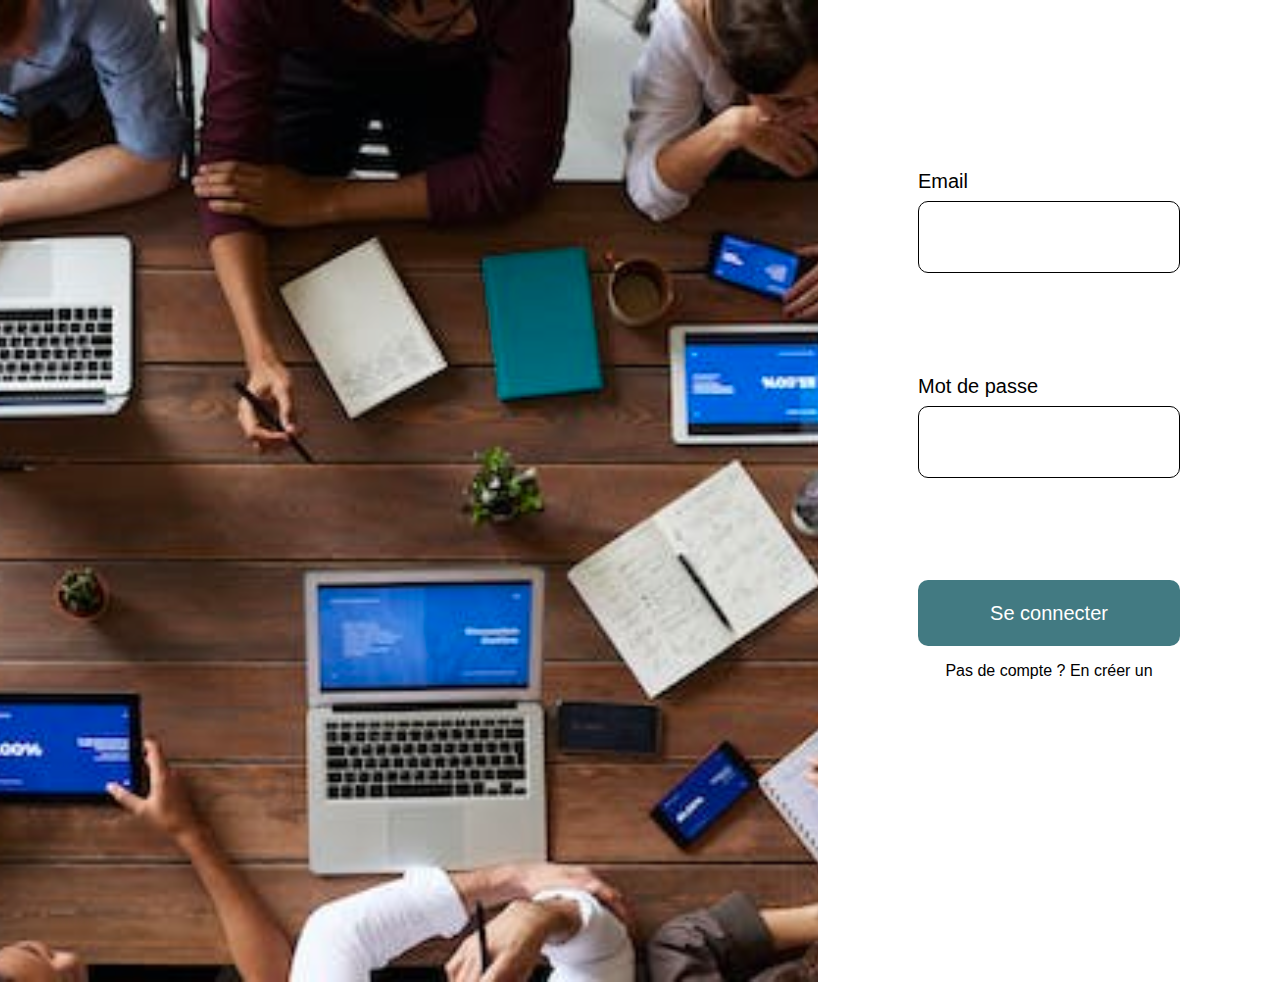
==== sign_in/index.html @ 3ed361ec "first commit" ====
<!DOCTYPE html>
<html lang="en">

<head>
    <meta charset="UTF-8">
    <meta name="viewport" content="width=device-width, initial-scale=1.0">
    <title>Todolist-ofp</title>
    <link href="./index.css" rel="stylesheet" />
</head>

<body>
    <div class="sign-up-wallpaper">
        <img src="../images/image 1.svg" />
    </div>
    <div class="sign-up-form">
        <div class="sign-up">
            <div class="email-wrap">
                <label>Email</label>
                <input></input>
            </div>
            <div class="password-wrap">
                <label>Mot de passe</label>
                <input></input>
            </div>
            <div class="connect-wrap">
                <button id="submit">Se connecter</button>
                <p class="switch">Pas de compte ? En créer un</p>
            </div>
        </div>
    </div>
    <script src="index.js"></script>
</body>

</html>
---- sign_in/index.css ----
body {
    overflow-y: hidden;
    width: 100vw;
    height: 100vh;
    padding: 0;
    margin: 0;
    display: flex;
    font-family: Arial, Helvetica, sans-serif;

    @media screen and (max-width: 1200px) {
        flex-direction: column;
        overflow-y: scroll;
    }
}

.sign-up-form {
    width: 100%;
    display: flex;
    flex-direction: column;
    padding: 100px;
    height: 100%;
    box-sizing: border-box;
    margin: auto;
}

.sign-up {
    height: 80%;
    width: 100%;
    justify-content: space-between;
    display: flex;
    flex-direction: column;
    margin: auto;
}

.email-wrap {
    display: flex;
    flex-direction: column;
    height: 150px;
}

.password-wrap {
    display: flex;
    flex-direction: column;
    height: 150px;
}

.connect-wrap {
    display: flex;
    flex-direction: column;
    height: 150px;
    text-align: center;
}

.connect-wrap>button {
    height: 66px;
    border-radius: 10px;
    outline: none;
    border: none;
    color: #FFF;
    background-color: #427A82;
    font-size: 20px;
}

button:hover {
    cursor: pointer;
}

input {
    height: 50px;
    border-radius: 10px;
    outline: none;
    border: 1px solid black;
    padding: 10px;
}

label {
    font-size: 20px;
    margin-bottom: 8px;
}

.switch:hover {
    text-decoration: underline;
}
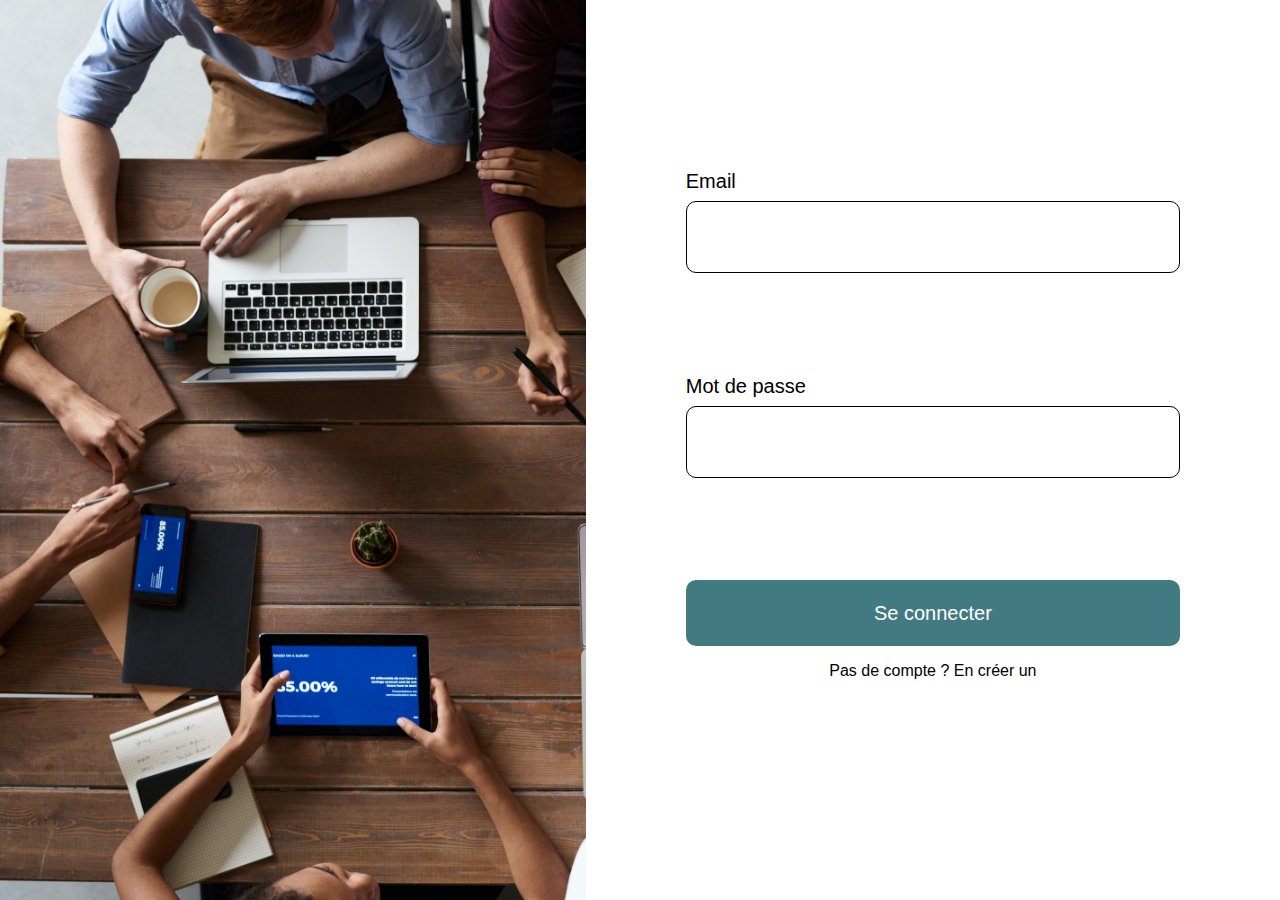
==== commit e00f1d9d: "ajout signe up" ====
--- a/sign_in/index.html
+++ b/sign_in/index.html
@@ -9,9 +9,7 @@
 </head>
 
 <body>
-    <div class="sign-up-wallpaper">
-        <img src="../images/image 1.svg" />
-    </div>
+    <div class="image" alt="collab"></div>
     <div class="sign-up-form">
         <div class="sign-up">
             <div class="email-wrap">
--- a/sign_in/index.css
+++ b/sign_in/index.css
@@ -11,6 +11,13 @@
         flex-direction: column;
         overflow-y: scroll;
     }
+}
+
+.image {
+    background-image: url("../images/backgroundimage.jpg");
+    width: 100%;
+    background-repeat: no-repeat;
+    background-size: cover;
 }
 
 .sign-up-form {
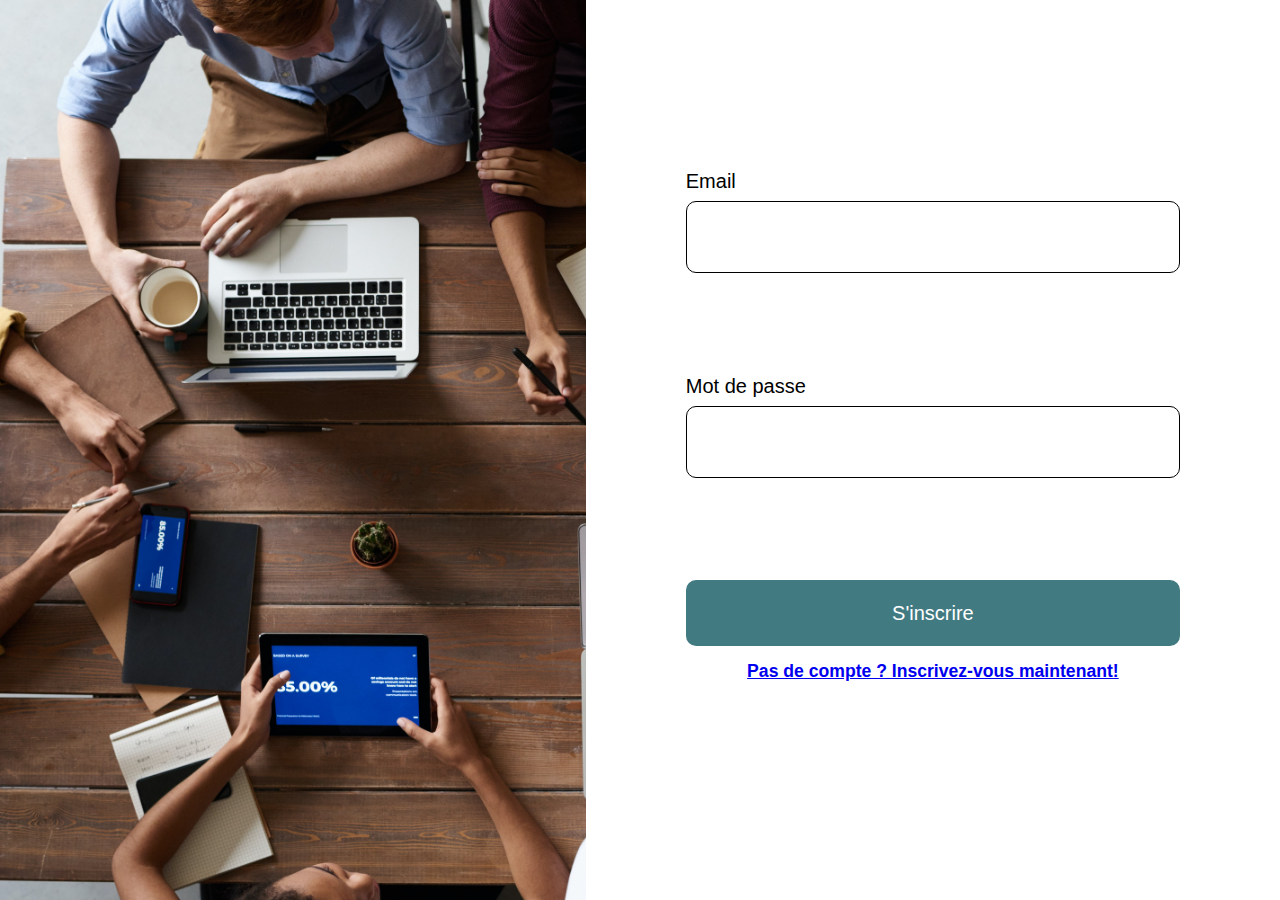
==== commit ffb18c2b: "modification des pages sign_in et sign_up" ====
--- a/sign_in/index.html
+++ b/sign_in/index.html
@@ -21,8 +21,8 @@
                 <input></input>
             </div>
             <div class="connect-wrap">
-                <button id="submit">Se connecter</button>
-                <p class="switch">Pas de compte ? En créer un</p>
+                <button  id="submit">S'inscrire</button>
+               <h2><a href="../sign_up/index.html">Pas de compte ? Inscrivez-vous maintenant!</a></h2> 
             </div>
         </div>
     </div>
--- a/sign_in/index.css
+++ b/sign_in/index.css
@@ -67,8 +67,8 @@
     background-color: #427A82;
     font-size: 20px;
 }
-
-button:hover {
+.connect-wrap>button:hover {
+    background-color: #550600;
     cursor: pointer;
 }
 
@@ -87,4 +87,14 @@
 
 .switch:hover {
     text-decoration: underline;
+}
+/*     H2    */
+
+h2 {
+    font-size: 1.1rem;
+    font-family: Arial, Helvetica, sans-serif;
+}
+
+h2 a:hover {
+    color: #550600;
 }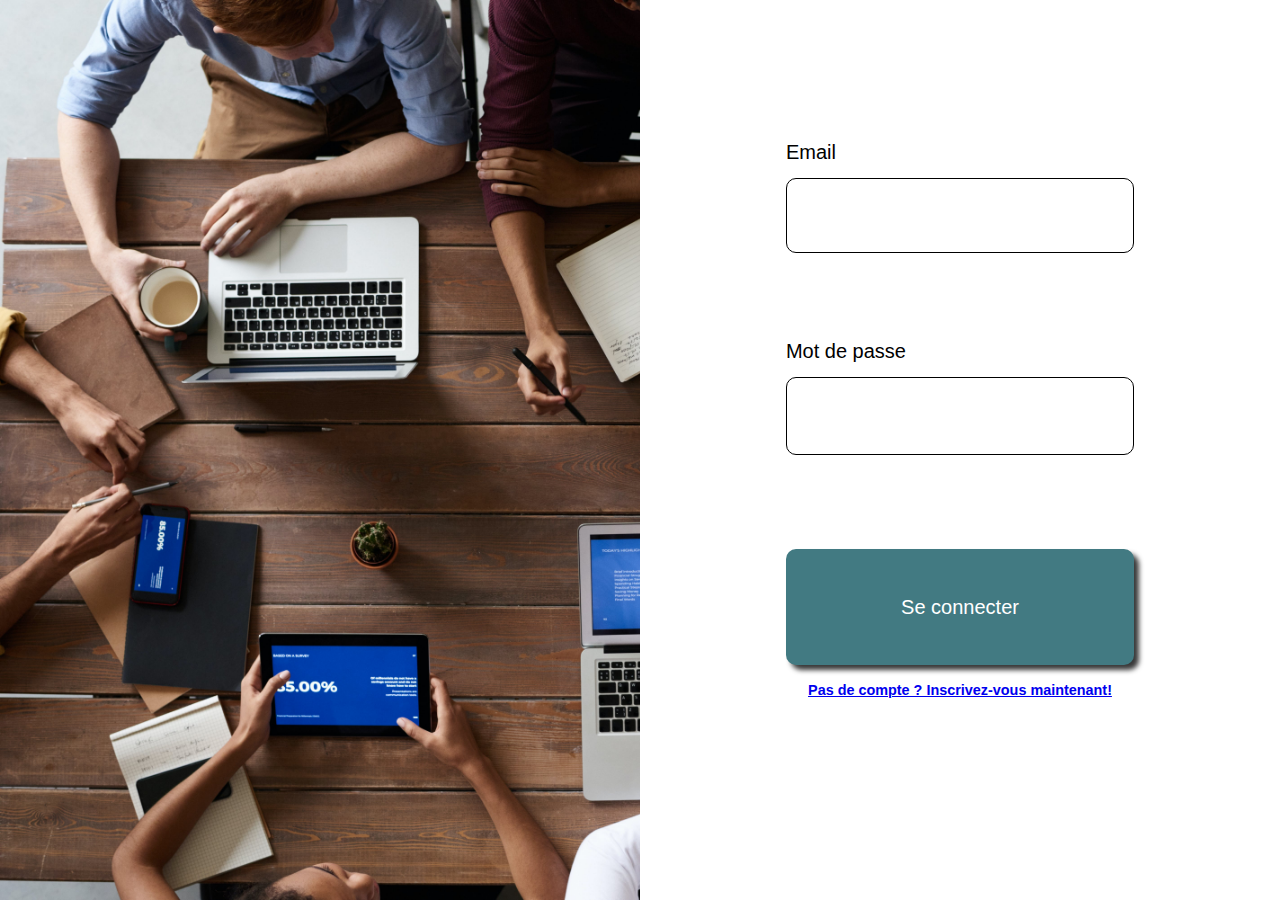
==== commit 03d181ee: "responsive design pour page inscription et login terminée, à vérifier si erreurs" ====
--- a/sign_in/index.html
+++ b/sign_in/index.html
@@ -21,7 +21,7 @@
                 <input></input>
             </div>
             <div class="connect-wrap">
-                <button  id="submit">S'inscrire</button>
+                <button  id="submit">Se connecter</button>
                <h2><a href="../sign_up/index.html">Pas de compte ? Inscrivez-vous maintenant!</a></h2> 
             </div>
         </div>
--- a/sign_in/index.css
+++ b/sign_in/index.css
@@ -6,28 +6,23 @@
     margin: 0;
     display: flex;
     font-family: Arial, Helvetica, sans-serif;
-
-    @media screen and (max-width: 1200px) {
-        flex-direction: column;
-        overflow-y: scroll;
-    }
+    box-sizing: border-box;
 }
 
 .image {
     background-image: url("../images/backgroundimage.jpg");
-    width: 100%;
+    width: 50%;
     background-repeat: no-repeat;
     background-size: cover;
 }
 
 .sign-up-form {
-    width: 100%;
+    width: 50%;
     display: flex;
     flex-direction: column;
-    padding: 100px;
+    padding: 5%;
     height: 100%;
     box-sizing: border-box;
-    margin: auto;
 }
 
 .sign-up {
@@ -42,59 +37,89 @@
 .email-wrap {
     display: flex;
     flex-direction: column;
-    height: 150px;
+    height: 95%;
+    margin: 0 16%;
 }
 
 .password-wrap {
     display: flex;
     flex-direction: column;
-    height: 150px;
+    height: 100%;
+    margin: 0 16%;
 }
 
 .connect-wrap {
     display: flex;
     flex-direction: column;
-    height: 150px;
+    height: 100%;
     text-align: center;
+    align-items: center;
 }
 
 .connect-wrap>button {
-    height: 66px;
+    height: 55%;
     border-radius: 10px;
     outline: none;
     border: none;
     color: #FFF;
     background-color: #427A82;
     font-size: 20px;
+    width: 68%;
+    margin-bottom: 1%;
+    box-shadow: 5px 5px 5px rgba(0, 0, 0, 0.781);
 }
+
 .connect-wrap>button:hover {
     background-color: #550600;
     cursor: pointer;
 }
 
 input {
-    height: 50px;
+    height: 33%;
     border-radius: 10px;
     outline: none;
     border: 1px solid black;
-    padding: 10px;
+    padding: 1%;
+    width: auto;
+}
+
+input:focus {
+    border: 3px solid #427A82;
+    /* Changer la couleur de la bordure lorsque l'input est en focus */
+    outline: none;
+    /* Supprimer l'outline (lueur) par défaut sur le focus */
 }
 
 label {
     font-size: 20px;
-    margin-bottom: 8px;
+    margin-bottom: 4%;
 }
 
 .switch:hover {
     text-decoration: underline;
 }
+
 /*     H2    */
 
 h2 {
-    font-size: 1.1rem;
+    font-size: 0.9rem;
     font-family: Arial, Helvetica, sans-serif;
 }
 
 h2 a:hover {
     color: #550600;
+}
+
+@media screen and (max-width: 992px) {
+    body {
+        flex-direction: column;
+        overflow-y: scroll;
+        margin: auto;
+    }
+}
+
+@media screen and (max-width: 992px) {
+    .sign-up-form {
+        width: 100%;
+    }
 }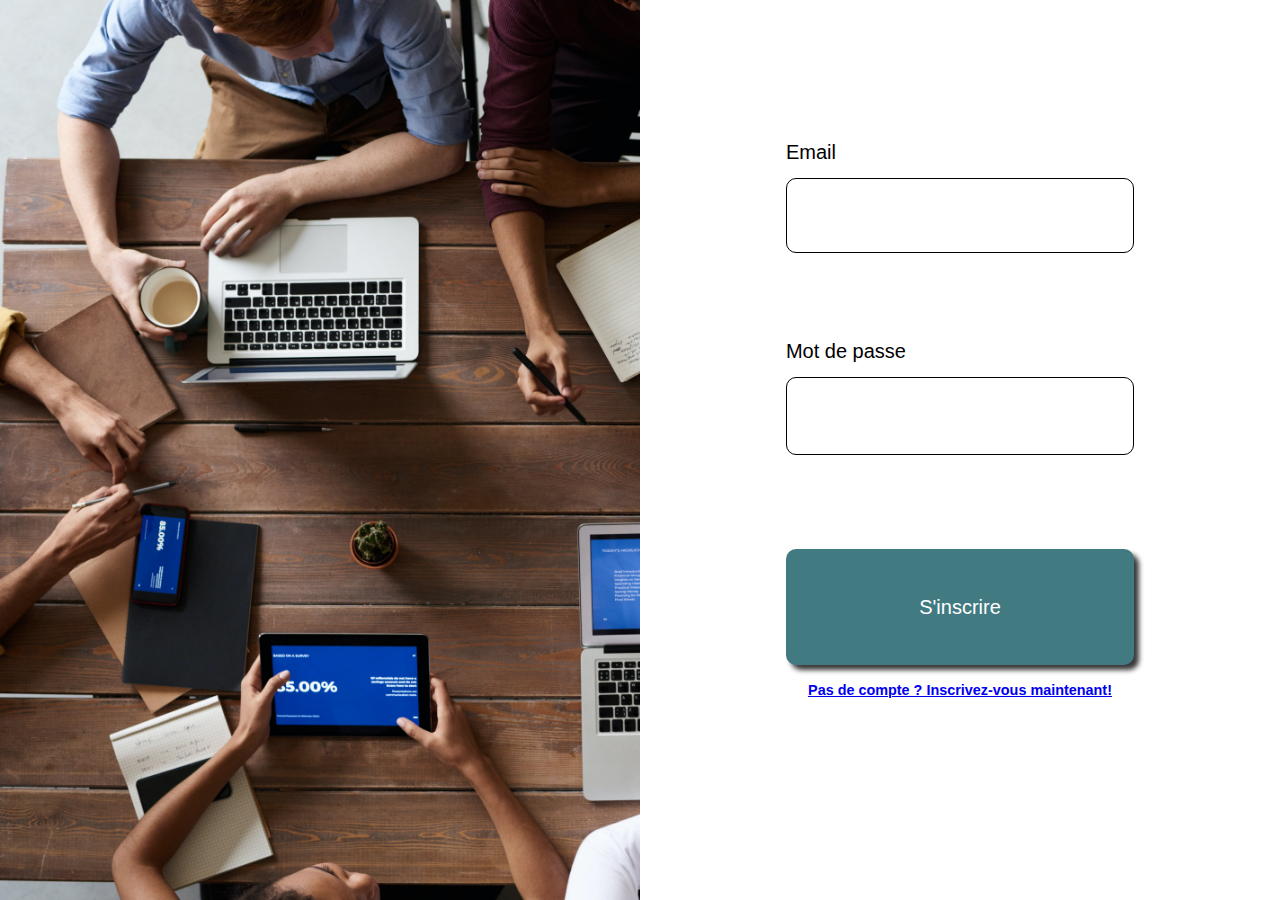
==== commit b5a703ee: "modification index.js page sign_in" ====
--- a/sign_in/index.html
+++ b/sign_in/index.html
@@ -14,19 +14,21 @@
         <div class="sign-up">
             <div class="email-wrap">
                 <label>Email</label>
-                <input></input>
+                <input id="email" type="email">
             </div>
             <div class="password-wrap">
                 <label>Mot de passe</label>
-                <input></input>
+                <input id="password" type="password">
             </div>
             <div class="connect-wrap">
-                <button  id="submit">Se connecter</button>
+                <button  id="submit">S'inscrire</button>
                <h2><a href="../sign_up/index.html">Pas de compte ? Inscrivez-vous maintenant!</a></h2> 
             </div>
         </div>
     </div>
     <script src="index.js"></script>
+ 
+    
 </body>
 
 </html>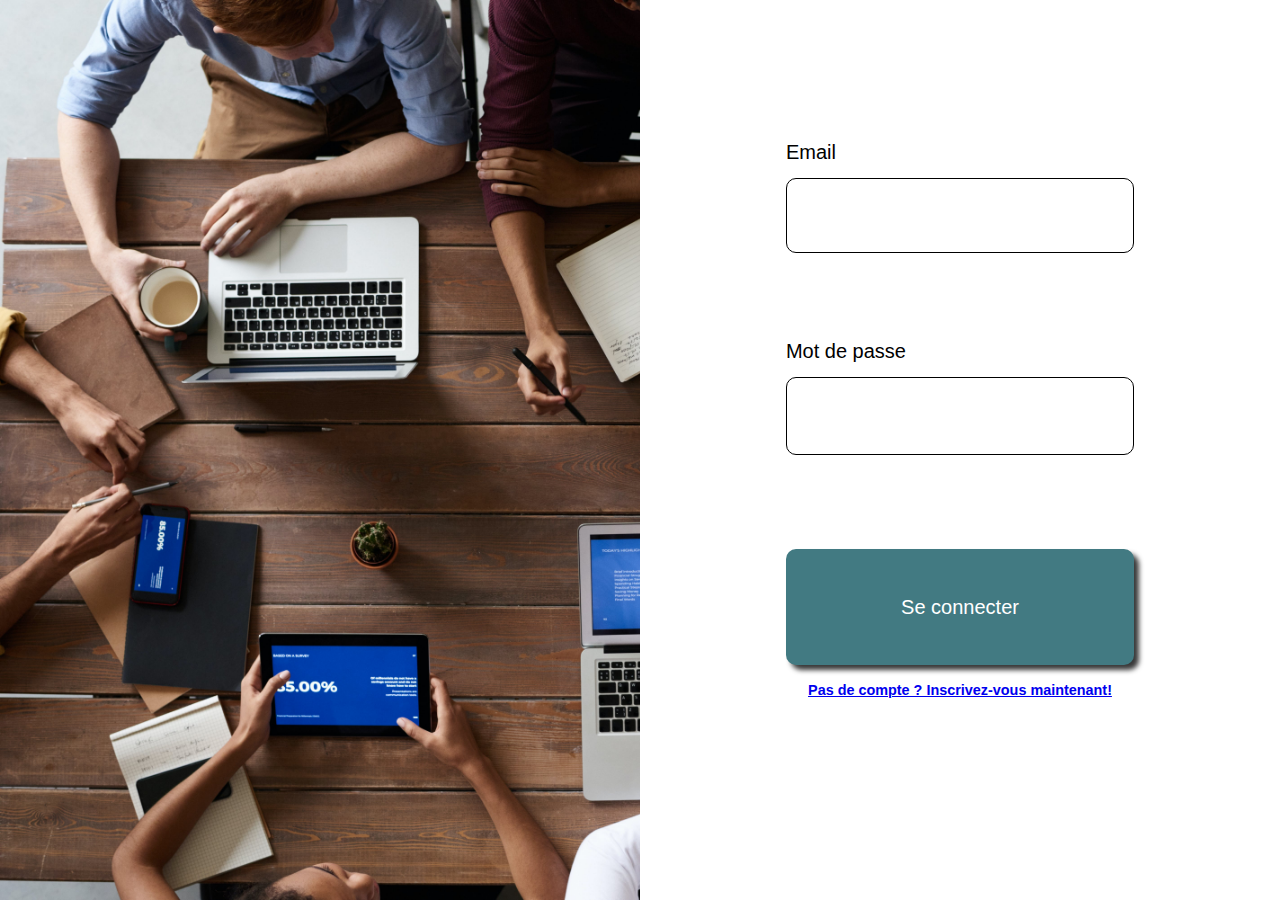
==== commit 28ffb30b: "Correctif texte boutton se connecter" ====
--- a/sign_in/index.html
+++ b/sign_in/index.html
@@ -21,7 +21,7 @@
                 <input id="password" type="password">
             </div>
             <div class="connect-wrap">
-                <button  id="submit">S'inscrire</button>
+                <button  id="submit">Se connecter</button>
                <h2><a href="../sign_up/index.html">Pas de compte ? Inscrivez-vous maintenant!</a></h2> 
             </div>
         </div>
